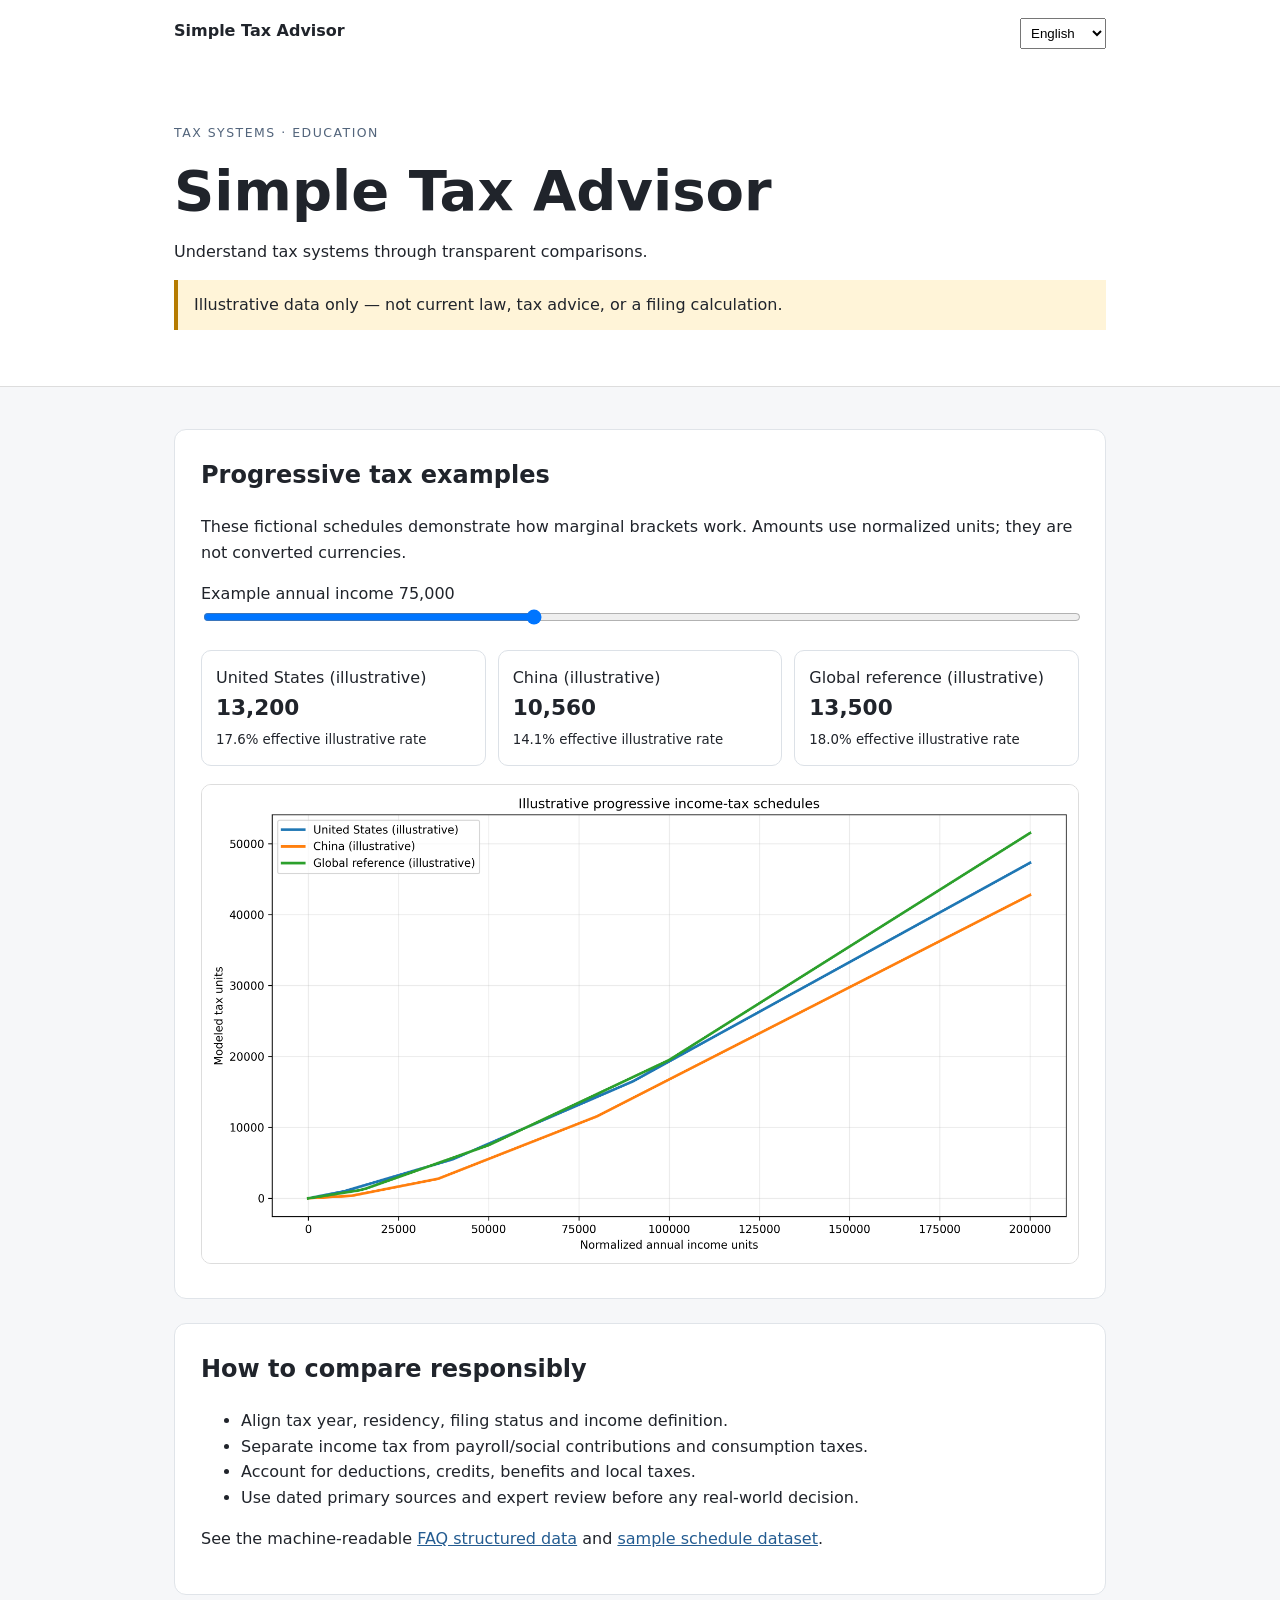
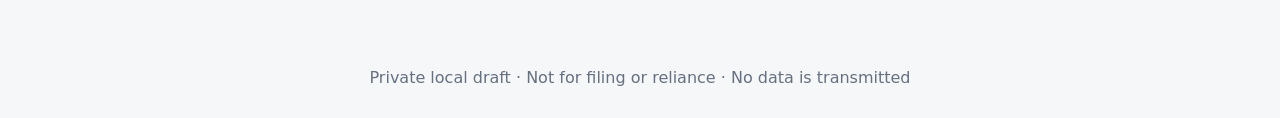
==== tax-comparison/site/index.html @ 6e81bb21 "feat(wave15): add Survey32 comparative tax brackets SEO hub, FAQ JSON-LD & multilingual schedule mod" ====
<!doctype html>
<html lang="en"><head><meta charset="utf-8"><meta name="viewport" content="width=device-width,initial-scale=1">
<title>Simple Tax Advisor — Comparative Tax Education</title><meta name="description" content="Explore illustrative progressive tax brackets and simplified tax-wedge concepts across US, China and a global reference.">
<link rel="canonical" href="https://example.invalid/simple-tax-advisor/"><meta name="robots" content="noindex,nofollow">
<script type="application/ld+json" id="faq-data"></script><link rel="stylesheet" href="style.css"></head>
<body><header><nav><span class="brand">Simple Tax Advisor</span><select id="language" aria-label="Language"><option value="en">English</option><option value="zh-hans">简体中文</option><option value="ja">日本語</option></select></nav>
<section class="hero"><p class="eyebrow">TAX SYSTEMS · EDUCATION</p><h1 id="title">Simple Tax Advisor</h1><p id="subtitle">Understand tax systems through transparent comparisons.</p><p class="notice" id="disclaimer">Illustrative data only — not current law, tax advice, or a filing calculation.</p></section></header>
<main><section><h2>Progressive tax examples</h2><p>These fictional schedules demonstrate how marginal brackets work. Amounts use normalized units; they are not converted currencies.</p>
<label for="income">Example annual income <output id="income-value">75,000</output></label><input id="income" type="range" min="0" max="200000" step="1000" value="75000">
<div id="results" class="results" aria-live="polite"></div><img src="../assets/tax-brackets.png" alt="Illustrative progressive tax comparison chart" class="chart"></section>
<section><h2>How to compare responsibly</h2><ul><li>Align tax year, residency, filing status and income definition.</li><li>Separate income tax from payroll/social contributions and consumption taxes.</li><li>Account for deductions, credits, benefits and local taxes.</li><li>Use dated primary sources and expert review before any real-world decision.</li></ul><p>See the machine-readable <a href="faq.schema.json">FAQ structured data</a> and <a href="../data/tax_schedules.json">sample schedule dataset</a>.</p></section></main>
<footer>Private local draft · Not for filing or reliance · No data is transmitted</footer>
<script type="module" src="app.js"></script></body></html>
---- tax-comparison/site/style.css ----
*{box-sizing:border-box}body{margin:0;font:16px/1.6 system-ui,sans-serif;color:#20242b;background:#f6f7f9}header{background:#fff;border-bottom:1px solid #ddd}nav,main,.hero{max-width:980px;margin:auto;padding:18px 24px}nav{display:flex;justify-content:space-between}.brand{font-weight:750}.hero{padding-top:44px;padding-bottom:40px}.eyebrow{letter-spacing:.12em;color:#52647b;font-size:.78rem}h1{font-size:clamp(2rem,5vw,3.5rem);line-height:1.1;margin:.3em 0}h2{margin-top:0}.notice{background:#fff4d8;border-left:4px solid #b67b00;padding:12px 16px}.results{display:grid;grid-template-columns:repeat(auto-fit,minmax(190px,1fr));gap:12px;margin:18px 0}.result{background:white;border:1px solid #dce1e7;border-radius:10px;padding:14px}.result strong{display:block;font-size:1.35rem}.chart{width:100%;height:auto;background:white;border:1px solid #ddd;border-radius:10px}main section{background:white;padding:26px;margin:24px 0;border:1px solid #e0e4e9;border-radius:12px}input{width:100%}footer{text-align:center;padding:28px;color:#657080}a{color:#245c91}select{padding:6px}
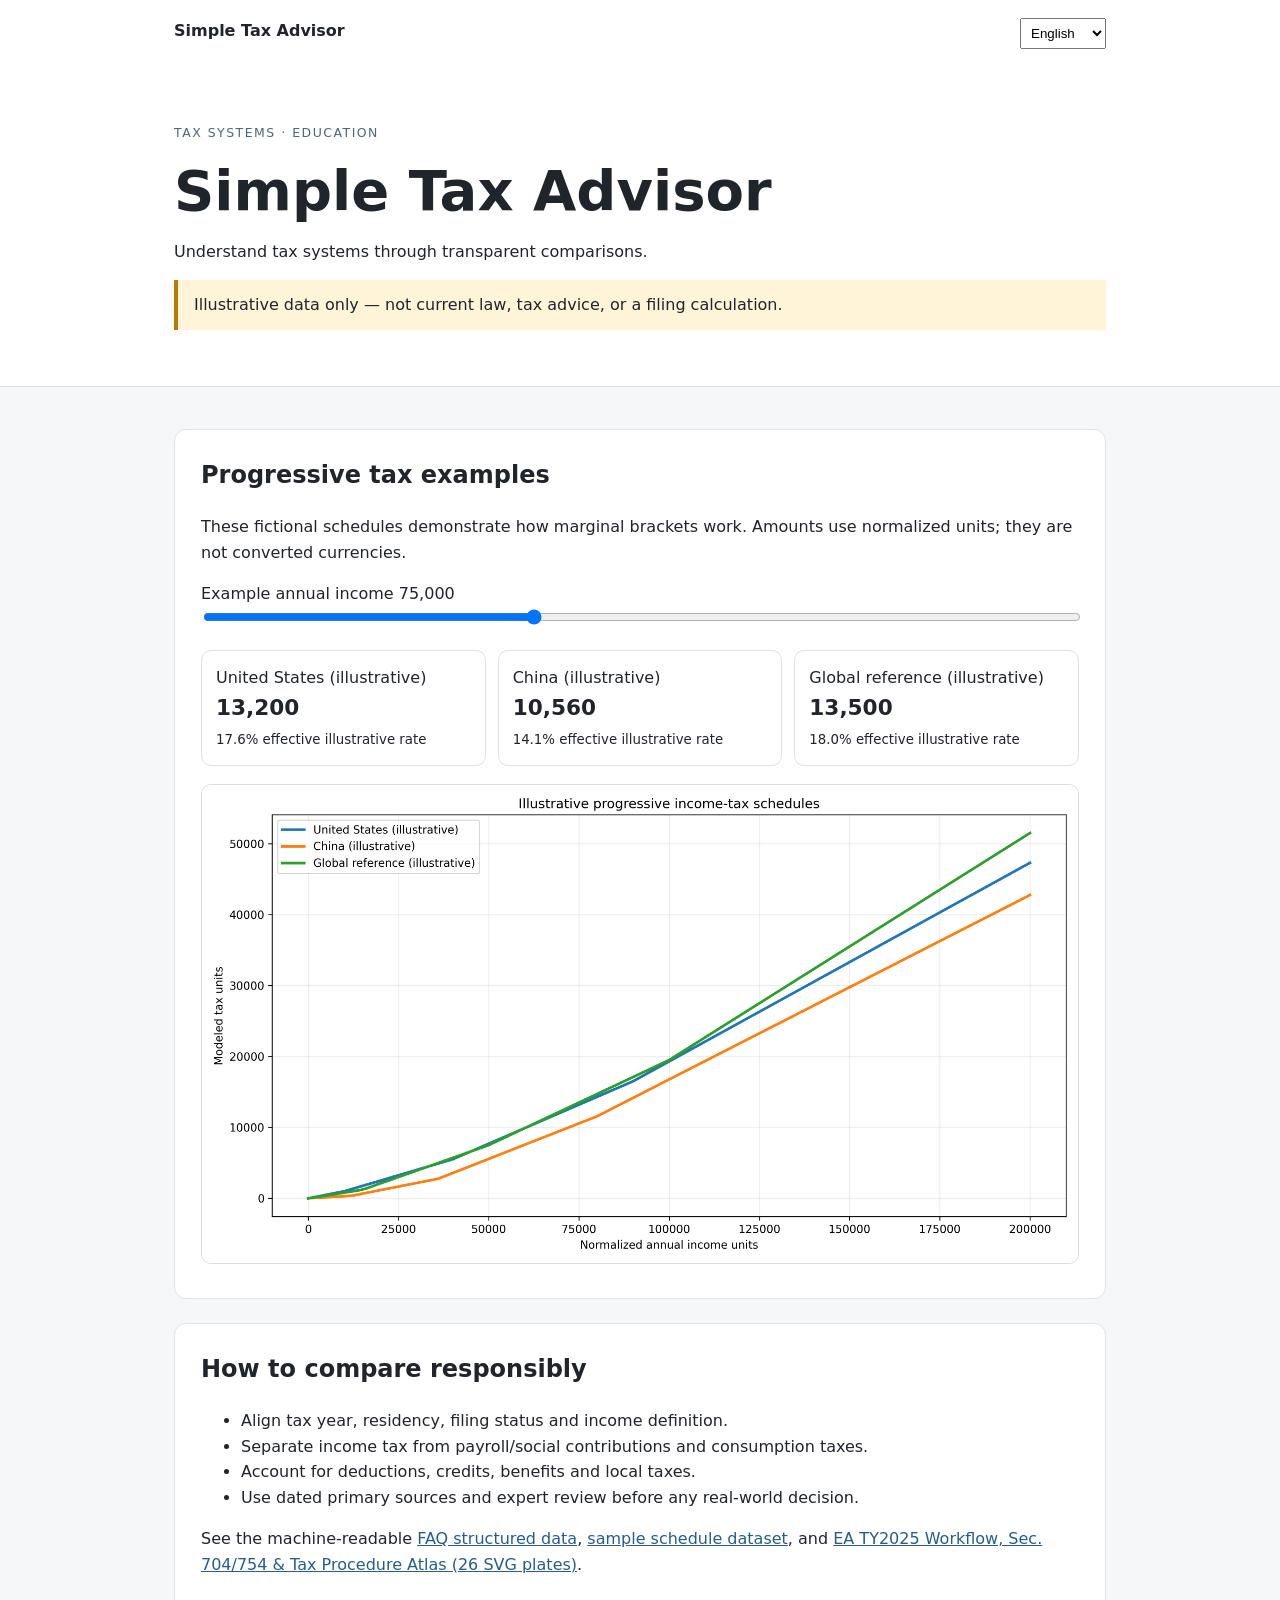
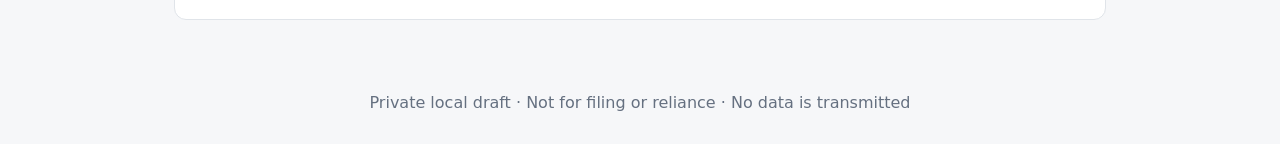
==== commit cffab447: "Wave 18: Add D32-B08/B09 26 SVG plates, Sec. 704/754/199A/OIC/Circular 230 lab & cross-platform link" ====
--- a/tax-comparison/site/index.html
+++ b/tax-comparison/site/index.html
@@ -8,6 +8,6 @@
 <main><section><h2>Progressive tax examples</h2><p>These fictional schedules demonstrate how marginal brackets work. Amounts use normalized units; they are not converted currencies.</p>
 <label for="income">Example annual income <output id="income-value">75,000</output></label><input id="income" type="range" min="0" max="200000" step="1000" value="75000">
 <div id="results" class="results" aria-live="polite"></div><img src="../assets/tax-brackets.png" alt="Illustrative progressive tax comparison chart" class="chart"></section>
-<section><h2>How to compare responsibly</h2><ul><li>Align tax year, residency, filing status and income definition.</li><li>Separate income tax from payroll/social contributions and consumption taxes.</li><li>Account for deductions, credits, benefits and local taxes.</li><li>Use dated primary sources and expert review before any real-world decision.</li></ul><p>See the machine-readable <a href="faq.schema.json">FAQ structured data</a> and <a href="../data/tax_schedules.json">sample schedule dataset</a>.</p></section></main>
+<section><h2>How to compare responsibly</h2><ul><li>Align tax year, residency, filing status and income definition.</li><li>Separate income tax from payroll/social contributions and consumption taxes.</li><li>Account for deductions, credits, benefits and local taxes.</li><li>Use dated primary sources and expert review before any real-world decision.</li></ul><p>See the machine-readable <a href="faq.schema.json">FAQ structured data</a>, <a href="../data/tax_schedules.json">sample schedule dataset</a>, and <a href="ea-procedure-lab.html">EA TY2025 Workflow, Sec. 704/754 &amp; Tax Procedure Atlas (26 SVG plates)</a>.</p></section></main>
 <footer>Private local draft · Not for filing or reliance · No data is transmitted</footer>
 <script type="module" src="app.js"></script></body></html>
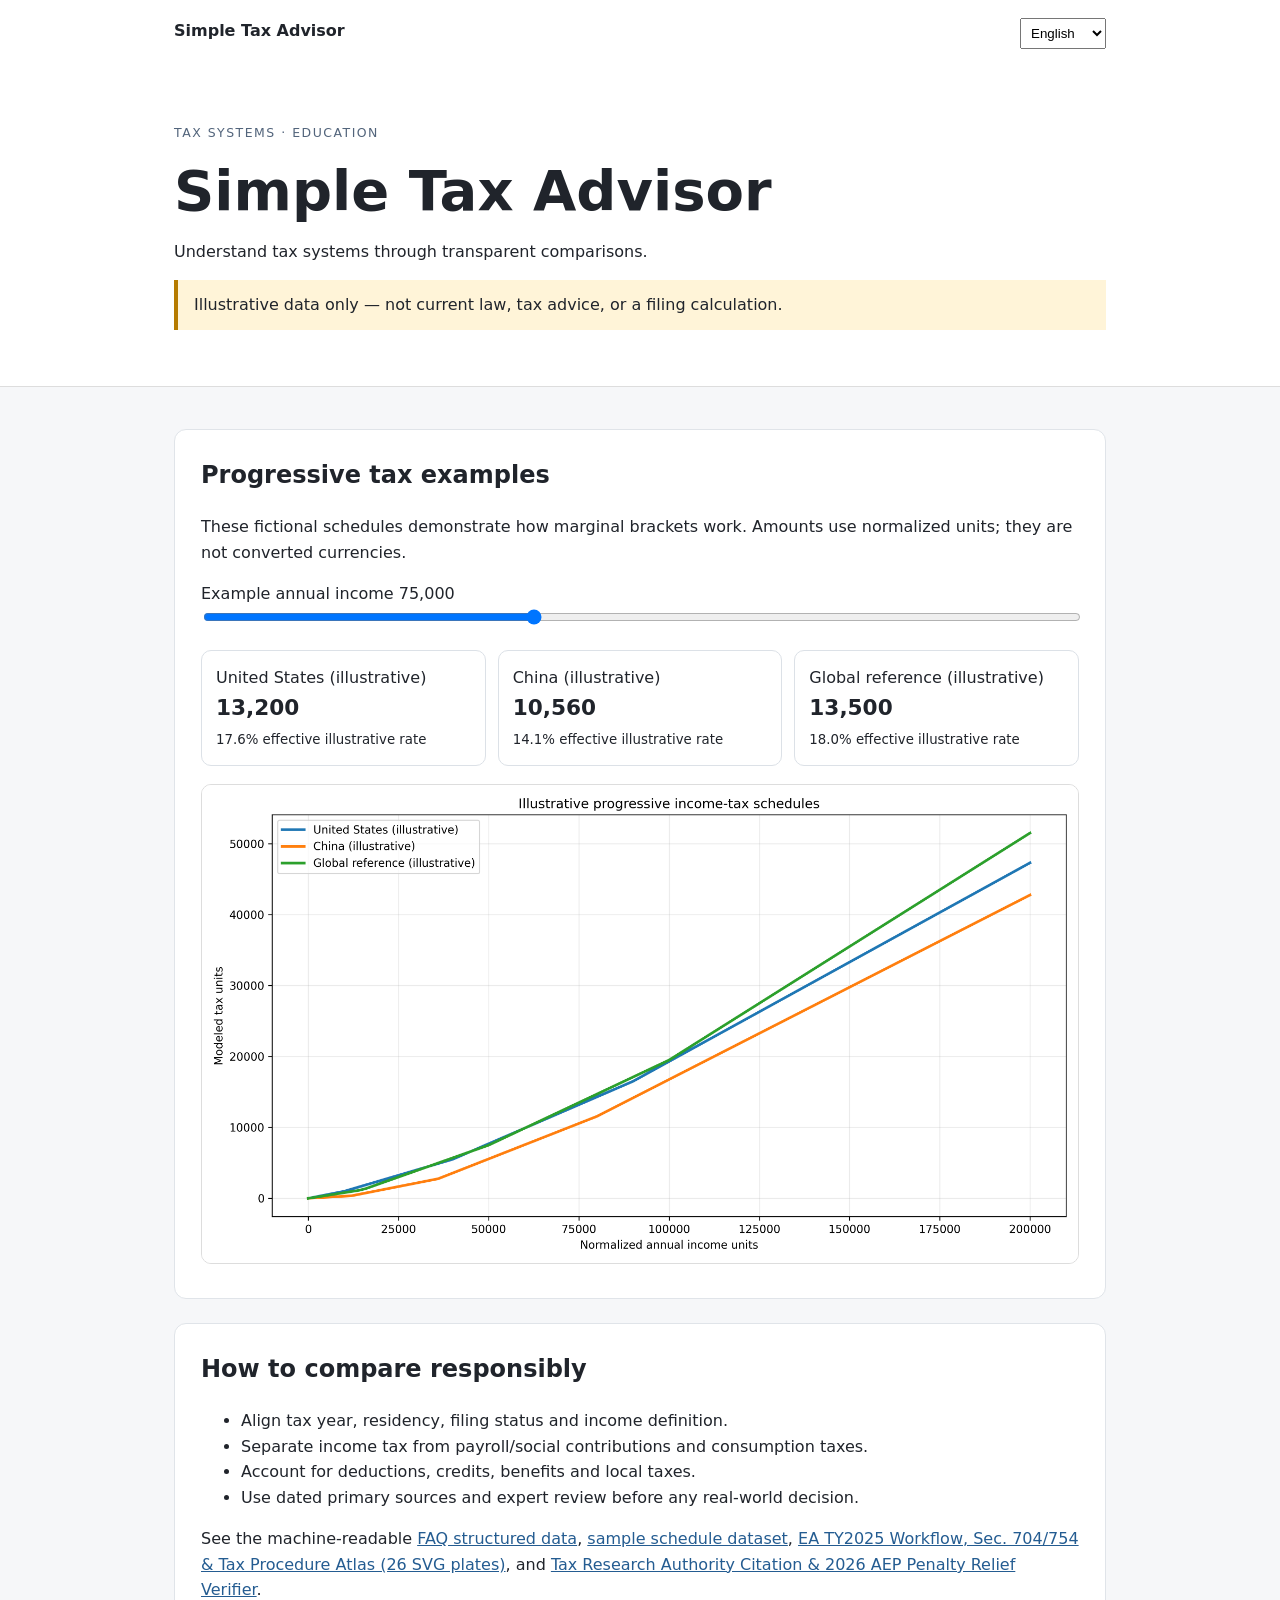
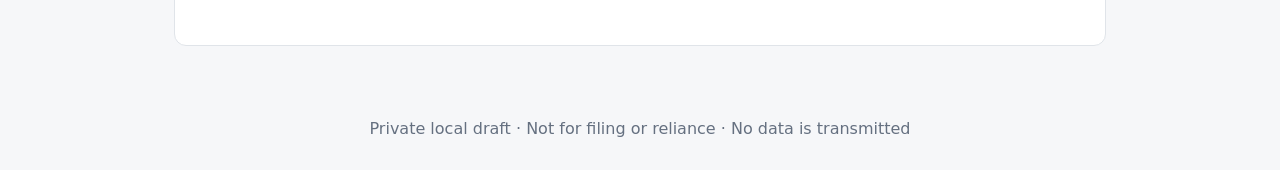
==== commit a5132e5d: "feat(tax-research): add IRS authority citation matrix, 37 verified sources, and 2026 AEP penalty rel" ====
--- a/tax-comparison/site/index.html
+++ b/tax-comparison/site/index.html
@@ -8,6 +8,6 @@
 <main><section><h2>Progressive tax examples</h2><p>These fictional schedules demonstrate how marginal brackets work. Amounts use normalized units; they are not converted currencies.</p>
 <label for="income">Example annual income <output id="income-value">75,000</output></label><input id="income" type="range" min="0" max="200000" step="1000" value="75000">
 <div id="results" class="results" aria-live="polite"></div><img src="../assets/tax-brackets.png" alt="Illustrative progressive tax comparison chart" class="chart"></section>
-<section><h2>How to compare responsibly</h2><ul><li>Align tax year, residency, filing status and income definition.</li><li>Separate income tax from payroll/social contributions and consumption taxes.</li><li>Account for deductions, credits, benefits and local taxes.</li><li>Use dated primary sources and expert review before any real-world decision.</li></ul><p>See the machine-readable <a href="faq.schema.json">FAQ structured data</a>, <a href="../data/tax_schedules.json">sample schedule dataset</a>, and <a href="ea-procedure-lab.html">EA TY2025 Workflow, Sec. 704/754 &amp; Tax Procedure Atlas (26 SVG plates)</a>.</p></section></main>
+<section><h2>How to compare responsibly</h2><ul><li>Align tax year, residency, filing status and income definition.</li><li>Separate income tax from payroll/social contributions and consumption taxes.</li><li>Account for deductions, credits, benefits and local taxes.</li><li>Use dated primary sources and expert review before any real-world decision.</li></ul><p>See the machine-readable <a href="faq.schema.json">FAQ structured data</a>, <a href="../data/tax_schedules.json">sample schedule dataset</a>, <a href="ea-procedure-lab.html">EA TY2025 Workflow, Sec. 704/754 &amp; Tax Procedure Atlas (26 SVG plates)</a>, and <a href="tax-research-verifier.html">Tax Research Authority Citation &amp; 2026 AEP Penalty Relief Verifier</a>.</p></section></main>
 <footer>Private local draft · Not for filing or reliance · No data is transmitted</footer>
 <script type="module" src="app.js"></script></body></html>
